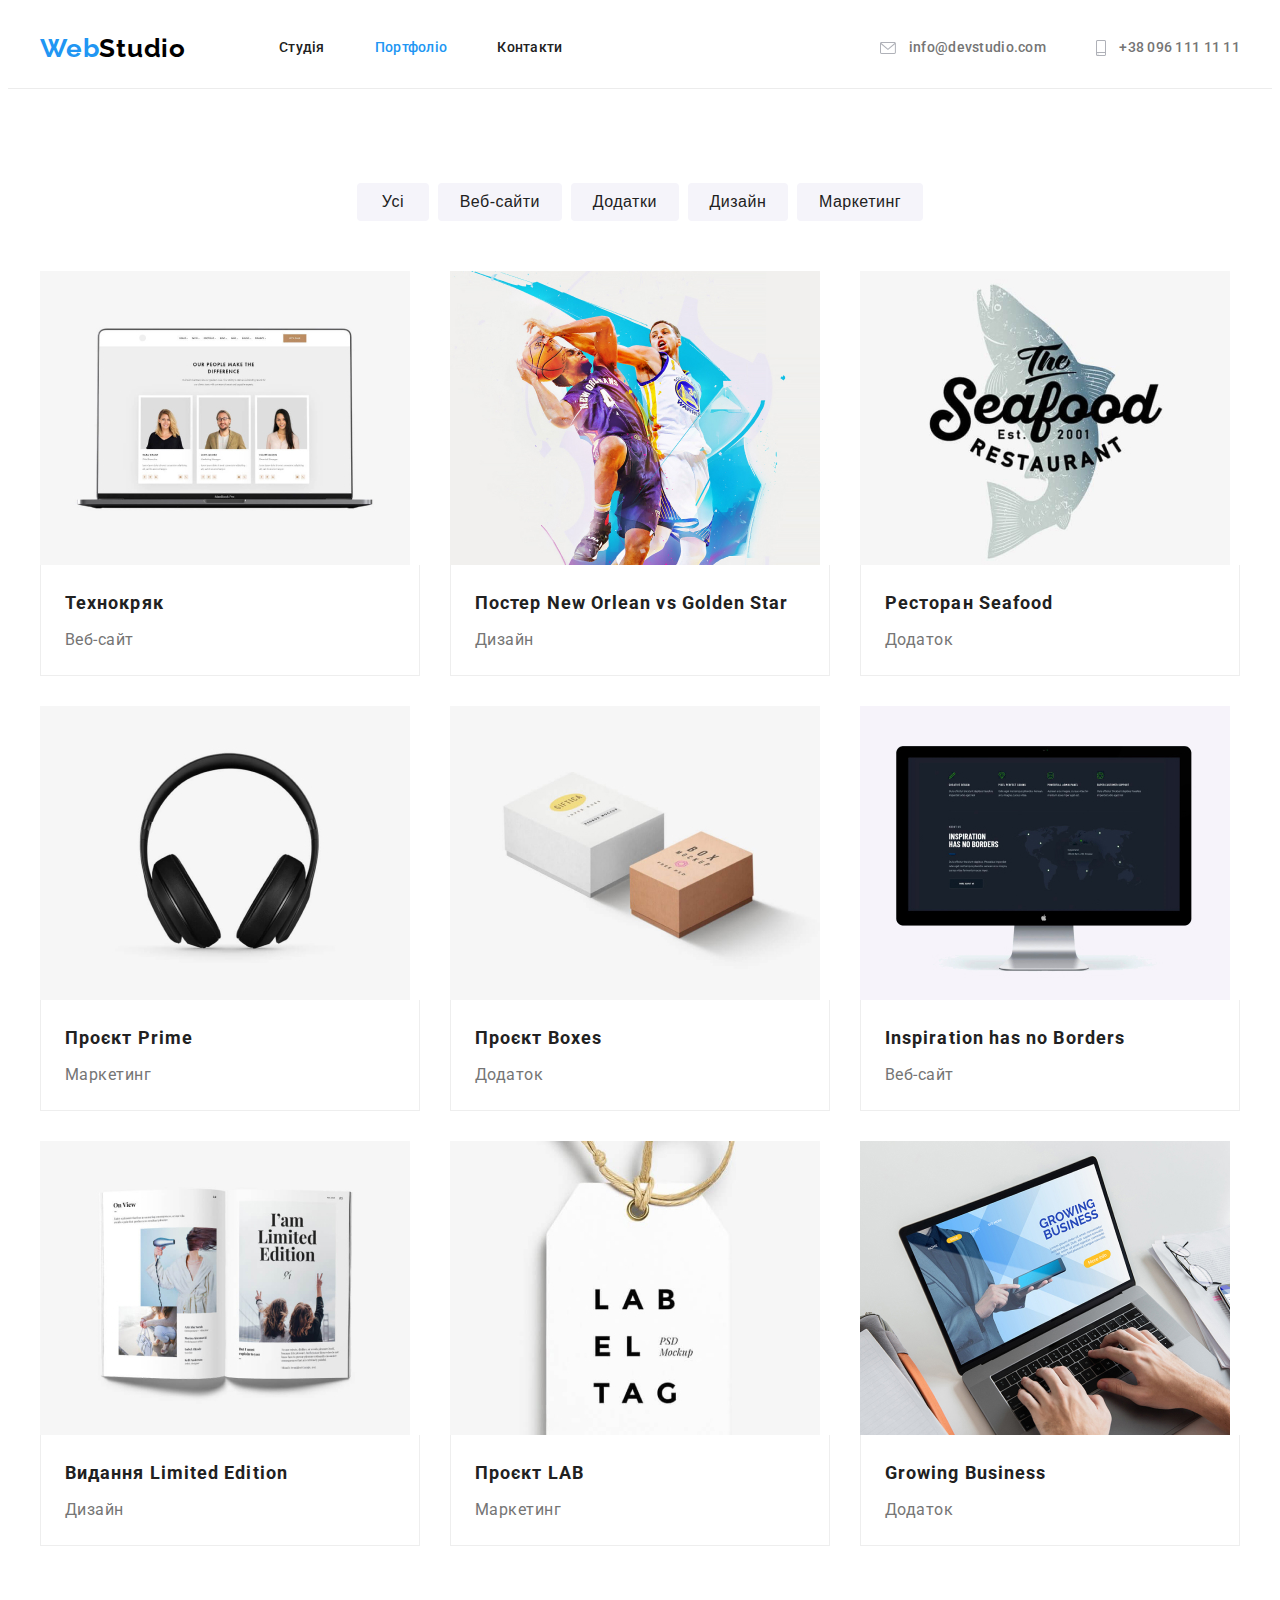
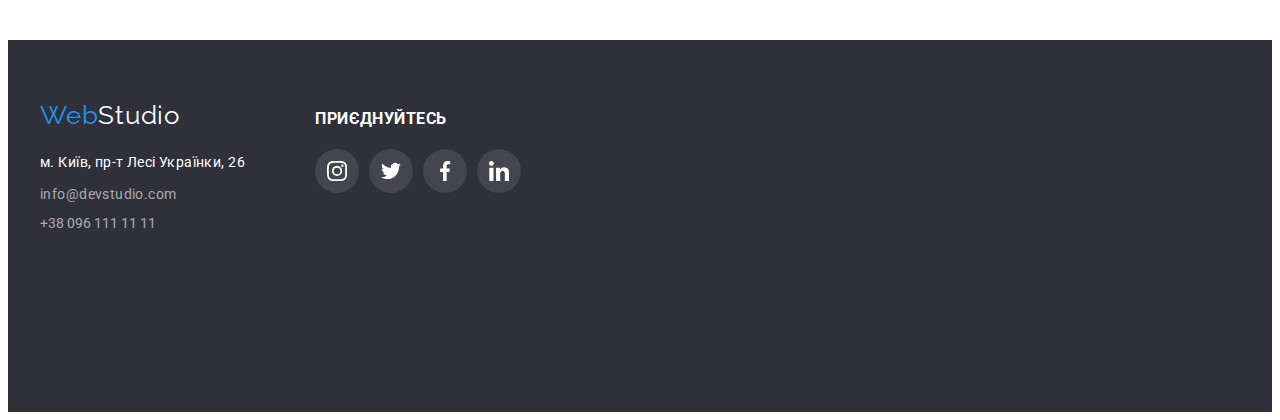
==== portfolio.html @ cb7cc34d "start-hw-5" ====
<!DOCTYPE html>
<html lang="uk">
  <head>
    <meta charset="UTF-8" />
    <meta http-equiv="X-UA-Compatible" content="IE=edge" />
    <meta name="viewport" content="width=device-width, initial-scale=1.0" />
    <title>portfolio</title>
    <link rel="preconnect" href="https://fonts.googleapis.com" />
    <link rel="preconnect" href="https://fonts.gstatic.com" crossorigin />
    <link
      href="https://fonts.googleapis.com/css2?family=Raleway:wght@700&family=Roboto:wght@400;500;700;900&display=swap"
      rel="stylesheet"
    />
    <link
      rel="stylesheet"
      href="https://cdnjs.cloudflare.com/ajax/libs/modern-normalize/1.1.0/modern-normalize.min.css"
      integrity="sha512-wpPYUAdjBVSE4KJnH1VR1HeZfpl1ub8YT/NKx4PuQ5NmX2tKuGu6U/JRp5y+Y8XG2tV+wKQpNHVUX03MfMFn9Q=="
      crossorigin="anonymous"
      referrerpolicy="no-referrer"
    />
    <link rel="stylesheet" href="./css/styles.css" />
  </head>
  <body>
    <header class="header">
      <div class="container header-block">
        <nav class="header-nav">
          <a class="header-logo link" href="index.html">
            <span class="web">Web</span>Studio
          </a>
          <ul class="header-list list">
            <li class="item">
              <a href="./index.html" class="header-link accent link">Студія</a>
            </li>
            <li class="item">
              <a href="./portfolio.html" class="header-link curent accent link"
                >Портфоліо</a
              >
            </li>
            <li class="item">
              <a href="#1" class="header-link accent link">Контакти</a>
            </li>
          </ul>
        </nav>
        <ul class="header-communication list">
          <li class="item">
            <a class="header-mail accent link" href="mailto:info@devstudio.com"
              ><svg class="contacts-icon svg-envelope">
                <use href="./images/main_page/icons.svg#icon-envelope"></use>
              </svg>
              info@devstudio.com</a
            >
          </li>
          <li class="item">
            <a class="header-tel accent link" href="tel:+380961111111"
              ><svg class="contacts-icon svg-phone">
                <use href="./images/main_page/icons.svg#icon-smartphone"></use>
              </svg>
              +38 096 111 11 11</a
            >
          </li>
        </ul>
      </div>
    </header>
    <main>
      <section class="portfolio-carts section">
        <div class="container">
          <h1 class="visually-hidden">Портфоліо</h1>
          <ul class="carts-list list">
            <li class="item">
              <button class="carts-button all" type="button">Усі</button>
            </li>
            <li class="item">
              <button class="carts-button site" type="button">Веб-сайти</button>
            </li>
            <li class="item">
              <button class="carts-button addition" type="button">
                Додатки
              </button>
            </li>
            <li class="item">
              <button class="carts-button designer" type="button">
                Дизайн
              </button>
            </li>
            <li class="item">
              <button class="carts-button marketing" type="button">
                Маркетинг
              </button>
            </li>
          </ul>
          <ul class="parent-list list">
            <li class="item">
              <a
                href="#"
                class="link"
                target="_blank"
                rel="nofollow noreferrer noopener"
              >
                <img
                  class="img-link"
                  src="images/portfolio/laptop.jpg"
                  alt="ноутбук"
                  width="370"
                />
                <div class="container-cards">
                  <h2 class="cards-name">Технокряк</h2>
                  <p class="cards-paragraph">Веб-сайт</p>
                </div>
              </a>
            </li>
            <li class="item">
              <a
                href="#"
                class="link"
                target="_blank"
                rel="nofollow noreferrer noopener"
              >
                <img
                  class="img-link"
                  src="images/portfolio/bascetball.jpg"
                  alt="баскетбол"
                  width="370"
                />
                <div class="container-cards">
                  <h2 class="cards-name">Постер New Orlean vs Golden Star</h2>
                  <p class="cards-paragraph">Дизайн</p>
                </div>
              </a>
            </li>
            <li class="item">
              <a
                href="#"
                class="link"
                target="_blank"
                rel="nofollow noreferrer noopener"
              >
                <img
                  class="img-link"
                  src="images/portfolio/seafood.jpg"
                  alt="риба"
                  width="370"
                />
                <div class="container-cards">
                  <h2 class="cards-name">Ресторан Seafood</h2>
                  <p class="cards-paragraph">Додаток</p>
                </div>
              </a>
            </li>
            <li class="item">
              <a
                href="#"
                class="link"
                target="_blank"
                rel="nofollow noreferrer noopener"
              >
                <img
                  class="img-link"
                  src="images/portfolio/prime.jpg"
                  alt="навушники"
                  width="370"
                />
                <div class="container-cards">
                  <h2 class="cards-name">Проєкт Prime</h2>
                  <p class="cards-paragraph">Маркетинг</p>
                </div>
              </a>
            </li>
            <li class="item">
              <a
                href="#"
                class="link"
                target="_blank"
                rel="nofollow noreferrer noopener"
              >
                <img
                  class="img-link"
                  src="images/portfolio/boxes.jpg"
                  alt="коробки"
                  width="370"
                />
                <div class="container-cards">
                  <h2 class="cards-name">Проєкт Boxes</h2>
                  <p class="cards-paragraph">Додаток</p>
                </div>
              </a>
            </li>
            <li class="item">
              <a
                href="#"
                class="link"
                target="_blank"
                rel="nofollow noreferrer noopener"
              >
                <img
                  class="img-link"
                  src="images/portfolio/borders.jpg"
                  alt="екран"
                  width="370"
                />
                <div class="container-cards">
                  <h2 class="cards-name">Inspiration has no Borders</h2>
                  <p class="cards-paragraph">Веб-сайт</p>
                </div>
              </a>
            </li>
            <li class="item">
              <a
                href="#"
                class="link"
                target="_blank"
                rel="nofollow noreferrer noopener"
              >
                <img
                  class="img-link"
                  src="images/portfolio/poster.jpg"
                  alt="постер"
                  width="370"
                />
                <div class="container-cards">
                  <h2 class="cards-name">Видання Limited Edition</h2>
                  <p class="cards-paragraph">Дизайн</p>
                </div>
              </a>
            </li>
            <li class="item">
              <a
                href="#"
                class="link"
                target="_blank"
                rel="nofollow noreferrer noopener"
              >
                <img
                  class="img-link"
                  src="images/portfolio/lav.jpg"
                  alt="лав"
                  width="370"
                />
                <div class="container-cards">
                  <h2 class="cards-name">Проєкт LAB</h2>
                  <p class="cards-paragraph">Маркетинг</p>
                </div>
              </a>
            </li>
            <li class="item">
              <a
                href="#"
                class="link"
                target="_blank"
                rel="nofollow noreferrer noopener"
              >
                <img
                  class="img-link"
                  src="images/portfolio/busines.jpg"
                  alt=""
                  width="370"
                />
                <div class="container-cards">
                  <h2 class="cards-name">Growing Business</h2>
                  <p class="cards-paragraph">Додаток</p>
                </div>
              </a>
            </li>
          </ul>
        </div>
      </section>
    </main>
    <footer class="footer">
      <div class="container footer-block">
        <div class="ft-container">
          <a class="footer-logo link" href="index.html">
            <span class="web">Web</span>Studio
          </a>
          <address id="1" class="footer-addres">
            <ul class="footer-list list">
              <li class="item">
                <a
                  class="address accent link"
                  target="_blank"
                  rel="nofollow noreferrer noopener"
                  href="https://goo.gl/maps/NmpcZfHMNgNycroPA"
                  >м. Київ, пр-т Лесі Українки, 26</a
                >
              </li>
              <li class="item number">
                <a
                  class="footer-link accent link"
                  href="mailto:info@devstudio.com"
                  >info@devstudio.com</a
                >
              </li>
              <li class="item">
                <a class="footer-link accent link" href="tel:+380961111111"
                  >+38 096 111 11 11</a
                >
              </li>
            </ul>
          </address>
        </div>
        <div class="ft-container">
          <h3 class="social-title-footer">приєднуйтесь</h3>
          <ul class="social-list-ft list">
            <li class="social-item-ft item">
              <a
                href="https://www.instagram.com/"
                class="link"
                target="_blank"
                rel="nofollow noreferrer noopener"
              >
                <svg class="icon-social-footer" width="20px" height="20px">
                  <use href="./images/main_page/icons.svg#icon-instagram"></use>
                </svg>
              </a>
            </li>
            <li class="social-item-ft item">
              <a
                href="https://twitter.com/"
                class="link"
                target="_blank"
                rel="nofollow noreferrer noopener"
              >
                <svg class="icon-social-footer" width="20px" height="20px">
                  <use href="./images/main_page/icons.svg#icon-twitter"></use>
                </svg>
              </a>
            </li>
            <li class="social-item-ft item">
              <a
                href="https://www.facebook.com/"
                class="link"
                target="_blank"
                rel="nofollow noreferrer noopener"
              >
                <svg class="icon-social-footer" width="20px" height="20px">
                  <use href="./images/main_page/icons.svg#icon-facebook"></use>
                </svg>
              </a>
            </li>
            <li class="social-item-ft item">
              <a
                href="https://www.linkedin.com/"
                class="link"
                target="_blank"
                rel="nofollow noreferrer noopener"
              >
                <svg class="icon-social-footer" width="20px" height="20px">
                  <use href="./images/main_page/icons.svg#icon-linkedin"></use>
                </svg>
              </a>
            </li>
          </ul>
        </div>
      </div>
    </footer>
  </body>
</html>
---- css/styles.css ----
:root {
    --bg-header-color: #fff;
    --text-section-footer-color: #fff;
    --bg-color: #F5F5F5;
    --bg-screan-footer-color: #2F303A;
    --focus-color: #2196F3;
    --accent-color: #2196F3;
    --o-nas-color: #757575;
    --title-text-color: #212121;
    --comands-color: #F5F4FA;
    --logo-studia-color: #000;
    --border-cards-color: #EEEEEE;
    --icon-currentColor:#AFB1B8;
    --icon-accent-partners-color:#2196F3;
    --icon-social-accent-color:#fff;

}
/* general styles and other */
body {
    font-family: 'Roboto' , sans-serif ;
    font-size: 14px;
    background-color: var(--bg-header-color);
    fill: var(--icon-currentColor)
}

.list {
list-style-type: none;
margin: 0;
padding: 0;
}

.link {
text-decoration: none;
}

img {
    display: block;
    max-width: 100%;
    height: auto;
}
.accent:hover,
.accent:focus {
    color: var(--focus-color);
    fill: var(--icon-accent-partners-color);
}

.container {
    margin-left: auto;
    margin-right: auto;
    padding-left: 15px;
    padding-right: 15px;
    width: 1200px; 
} 

h1, h2, h3, p {
    margin-top: 0;
    margin-bottom: 0;
}

.section {
    padding-top: 94px;
    padding-bottom: 94px;
}

.section.work {
    padding-top: 0;
}

/* header */

.header-nav {
    display: flex;
    align-items: center;
}

.header-block {
    display: flex;
    align-items: center;
    height: 80px;
}

.header-list {
    display: flex; 
    margin-left: 93px; 
}

.header-list>.item:not(:last-child) {
    margin-right: 50px;
}

.header-communication {
    display: flex;
    margin-left: auto;              
}

/* Альтернативний варіант not(:last-child) */
.header-communication>.item + .item {
    margin-left: 50px;
}

.header {
    background-color: var(--bg-header-color);
    border-bottom: 1px solid #ECECEC;
}

.header-logo {
    color: var(--logo-studia-color);
    font-family: 'Raleway';
    line-height: 1.19;
    font-weight: 700;
    font-size: 26px;
    letter-spacing: 0.03em;
}

.web {
    color: var(--focus-color);
}

.header-link {
    display: block;
    padding-top: 32px;
    padding-bottom: 32px;

    color: var(--title-text-color);
    font-weight: 500;
    line-height: 1.14;
    letter-spacing: 0.02em;
}

.curent {
    color: var(--accent-color)
}

.header-mail,
.header-tel {
    display: block;
    padding-top: 32px;
    padding-bottom: 32px;

    color: var(--o-nas-color);
    line-height: 1.14;
    font-weight: 500;
    letter-spacing: 0.02em;
}
.contacts-icon{
    vertical-align: middle;
    margin-right: 10px;  
}
.svg-phone {
    width: 10px;
    height: 16px;
} 
.svg-envelope {
    width: 16px;
    height: 12px;
}
.header-communication .item {
    position: relative;
}


/* Секція section-hero */

 .hero {
    text-align: center;
    padding-top: 200px;
    padding-bottom: 200px;
    height: 600px;
    max-width: 1600px;
    margin-left: auto;
commands-title    margin-right: auto;
    background-size: cover;
    background-repeat: no-repeat;
    background: var(--bg-screan-footer-color);
    background-image: linear-gradient(rgba(47, 48, 58, 0.4),rgba(47, 48, 58, 0.4)), url(../images/main_page/bg_hero.jpg);
    background-position: center;

}

.hero-title {
    width: 696px;
    margin: 0 auto;
    margin-bottom: 30px;

    color: var(--text-section-footer-color);
    font-weight: 900;
    font-size: 44px;
    line-height: 1.36;
    text-align: center;
    letter-spacing: 0.06em;
    text-transform: uppercase;
}

.hero-button {
    padding: 10px 32px;
    border-radius: 4px;

    font-weight: 700;
    font-size: 16px;
    line-height: 1.87;
    letter-spacing: 0.06em;
    background-color: var(--focus-color);
    border: 0;
    box-shadow: 0px 4px 4px rgba(0, 0, 0, 0.15);
   
    color: var(--bg-header-color);
} 
/* всі заголовки */
.titles {
    margin-bottom: 50px;

    font-weight: 700;
    height: 42px;  
    font-size: 36px;
    line-height: 1.16;
    text-align: center;
    letter-spacing: 0.03em;
    color: var(--title-text-color);
}

.visually-hidden {
    position: absolute;
    white-space: nowrap;
    width: 1px;
    height: 1px;
    overflow: hidden;
    border: 0;
    padding: 0;
    clip: rect(0 0 0 0);
    clip-path: inset(50%);
    margin: -1px;
}
/* секція section-features */

.features-list {
    display: flex;
}
.features-list .item {
    flex-basis: calc((100% - 90px) / 3);
}
.features-list .item::before{
    display: block;
    content: "";
    /* width: 270px; */
    height: 120px;
    background-color: #F5F4FA;
    background-size: 70px;
    background-repeat: no-repeat;
    background-position: center;
    border-radius: 4px;
    margin-bottom: 30px;
}
.icon-antena::before {
        background-image: url(../images/main_page/antenna.svg);
        
}
.icon-clock::before {
        background-image: url(../images/main_page/clock.svg);
}
.icon-diagram::before  {
    background-image: url(../images/main_page/diagram.svg);
}
.icon-astronaut::before {
        background-image: url(../images/main_page/astronaut.svg);
}
.features-list .item:not(:last-child){
    margin-right: 30px;
}

 .features-title {
    margin-bottom: 10px;

     font-weight: 700;
     line-height: 1.14;
     letter-spacing: 0.03em;
     text-transform: uppercase;
     color: var(--title-text-color)
 }

 .features-paragraph {
     line-height: 1.71;
     letter-spacing: 0.03em;
     color: var(--o-nas-color);
 }

.work-list .item{
display: flex;
}
.imgs:not(:last-child) {
    margin-right: 30px;
}

 /* Section-commands */
 .commands {
     background-color: var(--comands-color);
 }
.container-commands-cart {
    padding: 30px 10px;
}
 .commands-name {
    margin-bottom: 10px;
     font-weight: 500;
     font-size: 16px;
     line-height: 1.18;
     text-align: center;
     letter-spacing: 0.03em;
     color: var(--title-text-color)
 }

 .commands-work {
     font-size: 16px;
     line-height: 1.18;
     text-align: center;
     letter-spacing: 0.03em;
     color: var(--o-nas-color);
     margin-bottom: 16px;
}

 .commands-list {
    display: flex;
    justify-content: space-around;
 }
.commands-list .item {
    width: 270px;
    background-color: var(--bg-header-color);
    box-shadow: 0px 1px 3px rgba(0, 0, 0, 0.12), 0px 1px 1px rgba(0, 0, 0, 0.14), 0px 2px 1px rgba(0, 0, 0, 0.2);
    border-radius: 0px 0px 4px 4px;
}
.container-commands-cart .list {
    display: flex;
    justify-content: center;
    gap: 10px;
}

.social-item .link {
    display: flex;
    align-items: center;
    justify-content: center;
    width: 44px;
    height: 44px;
    fill: var(--icon-currentColor);
    border-radius: 50%
}

.social-item .link:hover, 
.social-item .link:focus {
    fill: var(--icon-social-accent-color);
    background-color: var(--focus-color);
    border-radius: 50%
}

.clients-list {
    display: flex;
    justify-content: center;
    gap: 30px;
}

.clients-list .link {
    display: flex;
    align-items: center;
    justify-content: center;
    width:170px;
    height: 92px;
    border: 1px solid #AFB1B8;
    border-radius: 4px;
    fill:var(--icon-currentColor);
}

.clients-list .link:hover, 
.clients-list .link:focus
{
    fill: var(--icon-accent-partners-color);
    border-color: var(--icon-accent-partners-color);
}

 /* footer */
 .footer {
    height: 252px;
    background: var(--bg-screan-footer-color);
    padding-top: 60px;
    padding-bottom: 60px;
 }
.footer-block {
    display: flex;
    align-items: baseline;
}



.ft-container .social-list-ft {
    display: flex;
    justify-content: center;
    gap: 10px;
}

.social-item-ft .link {
    display: flex;
    align-items: center;
    justify-content: center;
    width: 44px;
    height: 44px;
    fill: #fff;
    background-color: rgba(255, 255, 255, 0.1);
    border-radius: 50%;
}

.social-item-ft .link:hover,
.social-item-ft .link:focus {
    fill: var(--icon-social-accent-color);
    background-color: var(--focus-color);
    border-radius: 50%
}

.ft-container{
    margin-right: 70px;
}
.footer-logo {
    font-size: 26px;
    line-height: 1.19;
    letter-spacing: 0.03em;
    font-family: 'Raleway';
    color: var(--text-section-footer-color);
}
.footer-list .item + .item{
    margin-top: 8px;
}

.footer-addres {

margin-top: 20px;
}

.address {
    font-style: normal;
    line-height: 1.71;
    letter-spacing: 0.03em;
    color: var(--bg-header-color);
}

 .number {
     line-height: 1.71;
     letter-spacing: 0.03em;
 }

 .footer-link {
     font-style: normal;
     color: rgba(255, 255, 255, 0.6);
 }

 .social-title-footer {
    line-height: calc(16/14);
    color: var(--text-section-footer-color);
    font-weight: 700;
    letter-spacing: 0.03em;
    text-transform: uppercase;
    margin-bottom: 20px;
}


/* Portfolio */
.carts-list {
    display: flex;
    justify-content: space-around;
    margin-bottom: 50px;

    width: 575px;
    margin-left: auto;
    margin-right: auto;
}

.carts-button {
    padding: 6px 22px;
    background-color: var(--comands-color);
    border-radius: 4px;
    border: none;
    font-weight: 500;
    font-size: 16px;
    line-height: 1.62;
    text-align: center;
    letter-spacing: 0.03em;
    color: var(--title-text-color);
    cursor: pointer;
}

.carts-button.all {
    padding: 6px 25px;
}

.carts-button:hover,
.carts-button:focus {
    background-color: var(--focus-color);
    color: var(--bg-header-color);
    box-shadow: 0px 3px 1px rgba(0, 0, 0, 0.1), 0px 1px 2px rgba(0, 0, 0, 0.08), 0px 2px 2px rgba(0, 0, 0, 0.12);
}

 .parent-list {
    display: flex;
    flex-wrap: wrap;
 } 

 .parent-list > .item {
    
    margin-right: 30px;
    width: calc((100% - 60px)/3);

 }
 .container-cards {
    border: 1px solid var(--border-cards-color);
    border-top: none;
    padding: 20px 24px;
 }
 .parent-list .link {
    display: block;
 }
 .parent-list .link:hover,
 .parent-list .link:focus {
    box-shadow: 0px 1px 1px rgba(0, 0, 0, 0.12), 0px 4px 4px rgba(0, 0, 0, 0.06), 1px 4px 6px rgba(0, 0, 0, 0.16);
 }
 .parent-list>.item:nth-child(n+4) {
    margin-top: 30px;
 }
 .parent-list .item:nth-child(3n){
     margin-right: 0;
 }

 .cards-name {
     margin-bottom: 4px;
     font-weight: 700;
     font-size: 18px;
     line-height: 2.0; 
     letter-spacing: 0.06em;
     color: var(--title-text-color);
 }

 .cards-paragraph {
     font-size: 16px;
     line-height: 1.88;
     letter-spacing: 0.03em;
     color: var(--o-nas-color);
 }
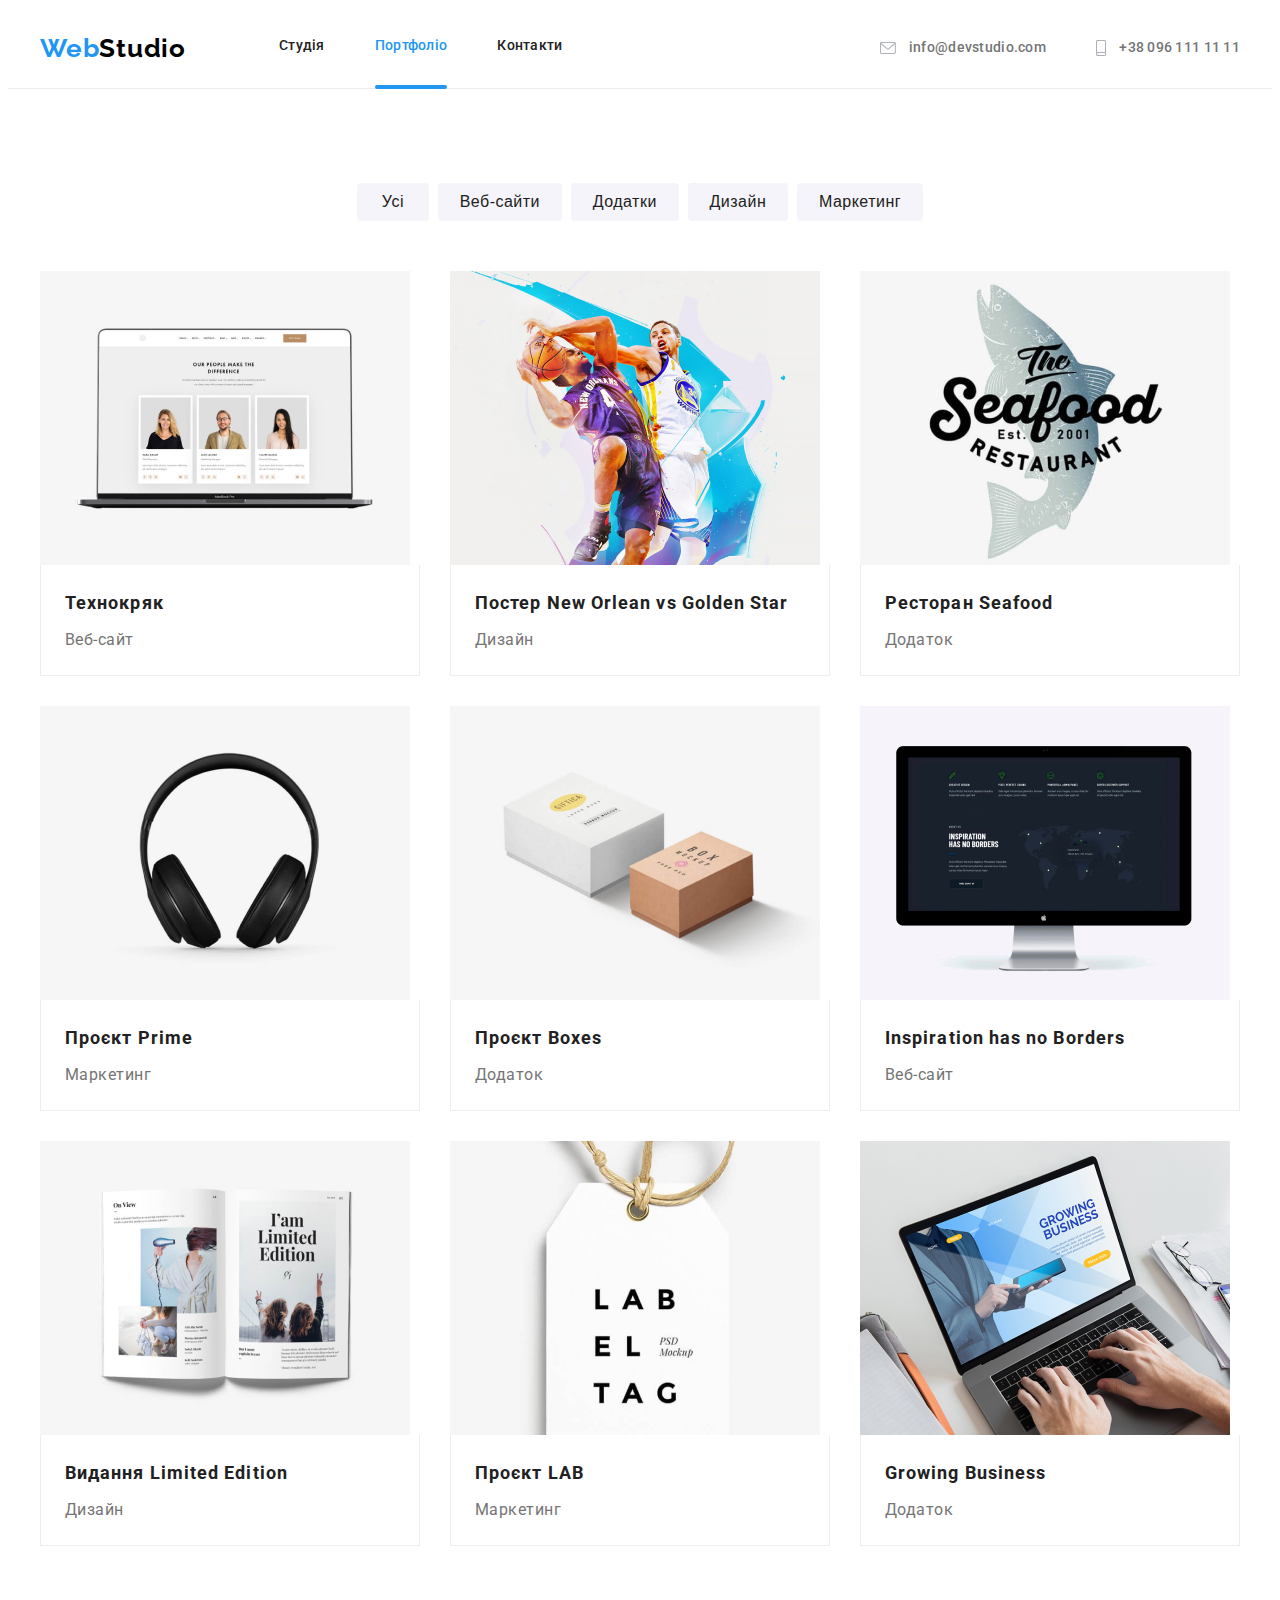
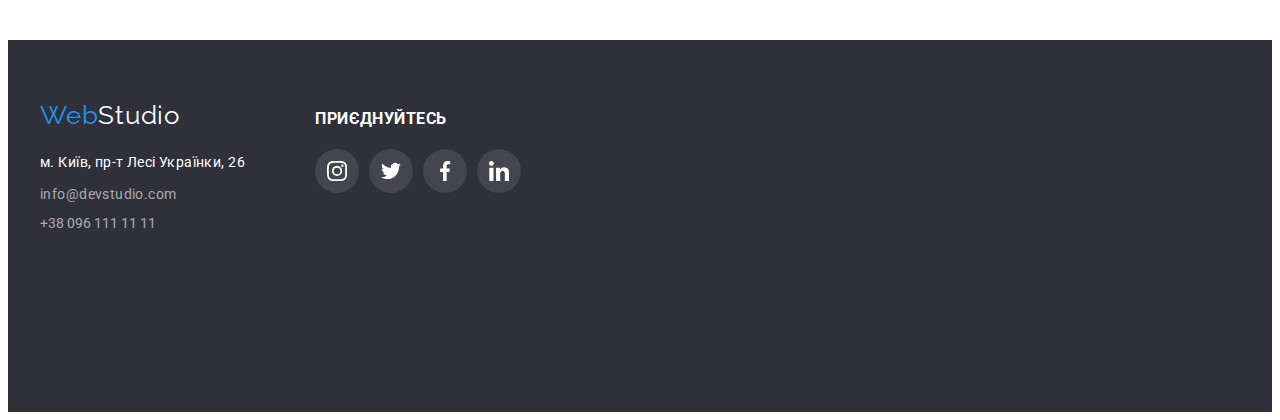
==== commit 6ccd21ba: "add home work five" ====
--- a/portfolio.html
+++ b/portfolio.html
@@ -96,12 +96,19 @@
                 target="_blank"
                 rel="nofollow noreferrer noopener"
               >
-                <img
-                  class="img-link"
-                  src="images/portfolio/laptop.jpg"
-                  alt="ноутбук"
-                  width="370"
-                />
+                <div class="cards-info">
+                  <img
+                    class="img-link"
+                    src="images/portfolio/laptop.jpg"
+                    alt="ноутбук"
+                    width="370"
+                  />
+                  <p class="text-wrap">
+                    Ресурс пропонує комплексні пропозиції з різним рівнем
+                    функціоналу та сервісів. Все це дозволить відвідувачу
+                    отримати вичерпні відомості про компанію чи приватну особу.
+                  </p>
+                </div>
                 <div class="container-cards">
                   <h2 class="cards-name">Технокряк</h2>
                   <p class="cards-paragraph">Веб-сайт</p>
@@ -115,12 +122,19 @@
                 target="_blank"
                 rel="nofollow noreferrer noopener"
               >
-                <img
-                  class="img-link"
-                  src="images/portfolio/bascetball.jpg"
-                  alt="баскетбол"
-                  width="370"
-                />
+                <div class="cards-info">
+                  <img
+                    class="img-link"
+                    src="images/portfolio/bascetball.jpg"
+                    alt="баскетбол"
+                    width="370"
+                  />
+                  <p class="text-wrap">
+                    Ресурс пропонує комплексні пропозиції з різним рівнем
+                    функціоналу та сервісів. Все це дозволить відвідувачу
+                    отримати вичерпні відомості про компанію чи приватну особу.
+                  </p>
+                </div>
                 <div class="container-cards">
                   <h2 class="cards-name">Постер New Orlean vs Golden Star</h2>
                   <p class="cards-paragraph">Дизайн</p>
@@ -134,12 +148,19 @@
                 target="_blank"
                 rel="nofollow noreferrer noopener"
               >
-                <img
-                  class="img-link"
-                  src="images/portfolio/seafood.jpg"
-                  alt="риба"
-                  width="370"
-                />
+                <div class="cards-info">
+                  <img
+                    class="img-link cards-inf"
+                    src="images/portfolio/seafood.jpg"
+                    alt="риба"
+                    width="370"
+                  />
+                  <p class="text-wrap">
+                    Ресурс пропонує комплексні пропозиції з різним рівнем
+                    функціоналу та сервісів. Все це дозволить відвідувачу
+                    отримати вичерпні відомості про компанію чи приватну особу.
+                  </p>
+                </div>
                 <div class="container-cards">
                   <h2 class="cards-name">Ресторан Seafood</h2>
                   <p class="cards-paragraph">Додаток</p>
@@ -153,12 +174,19 @@
                 target="_blank"
                 rel="nofollow noreferrer noopener"
               >
-                <img
-                  class="img-link"
-                  src="images/portfolio/prime.jpg"
-                  alt="навушники"
-                  width="370"
-                />
+                <div class="cards-info">
+                  <img
+                    class="img-link"
+                    src="images/portfolio/prime.jpg"
+                    alt="навушники"
+                    width="370"
+                  />
+                  <p class="text-wrap">
+                    Ресурс пропонує комплексні пропозиції з різним рівнем
+                    функціоналу та сервісів. Все це дозволить відвідувачу
+                    отримати вичерпні відомості про компанію чи приватну особу.
+                  </p>
+                </div>
                 <div class="container-cards">
                   <h2 class="cards-name">Проєкт Prime</h2>
                   <p class="cards-paragraph">Маркетинг</p>
@@ -172,12 +200,19 @@
                 target="_blank"
                 rel="nofollow noreferrer noopener"
               >
-                <img
-                  class="img-link"
-                  src="images/portfolio/boxes.jpg"
-                  alt="коробки"
-                  width="370"
-                />
+                <div class="cards-info">
+                  <img
+                    class="img-link"
+                    src="images/portfolio/boxes.jpg"
+                    alt="коробки"
+                    width="370"
+                  />
+                  <p class="text-wrap">
+                    Ресурс пропонує комплексні пропозиції з різним рівнем
+                    функціоналу та сервісів. Все це дозволить відвідувачу
+                    отримати вичерпні відомості про компанію чи приватну особу.
+                  </p>
+                </div>
                 <div class="container-cards">
                   <h2 class="cards-name">Проєкт Boxes</h2>
                   <p class="cards-paragraph">Додаток</p>
@@ -191,12 +226,19 @@
                 target="_blank"
                 rel="nofollow noreferrer noopener"
               >
-                <img
-                  class="img-link"
-                  src="images/portfolio/borders.jpg"
-                  alt="екран"
-                  width="370"
-                />
+                <div class="cards-info">
+                  <img
+                    class="img-link"
+                    src="images/portfolio/borders.jpg"
+                    alt="екран"
+                    width="370"
+                  />
+                  <p class="text-wrap">
+                    Ресурс пропонує комплексні пропозиції з різним рівнем
+                    функціоналу та сервісів. Все це дозволить відвідувачу
+                    отримати вичерпні відомості про компанію чи приватну особу.
+                  </p>
+                </div>
                 <div class="container-cards">
                   <h2 class="cards-name">Inspiration has no Borders</h2>
                   <p class="cards-paragraph">Веб-сайт</p>
@@ -210,12 +252,19 @@
                 target="_blank"
                 rel="nofollow noreferrer noopener"
               >
-                <img
-                  class="img-link"
-                  src="images/portfolio/poster.jpg"
-                  alt="постер"
-                  width="370"
-                />
+                <div class="cards-info">
+                  <img
+                    class="img-link"
+                    src="images/portfolio/poster.jpg"
+                    alt="постер"
+                    width="370"
+                  />
+                  <p class="text-wrap">
+                    Ресурс пропонує комплексні пропозиції з різним рівнем
+                    функціоналу та сервісів. Все це дозволить відвідувачу
+                    отримати вичерпні відомості про компанію чи приватну особу.
+                  </p>
+                </div>
                 <div class="container-cards">
                   <h2 class="cards-name">Видання Limited Edition</h2>
                   <p class="cards-paragraph">Дизайн</p>
@@ -229,12 +278,19 @@
                 target="_blank"
                 rel="nofollow noreferrer noopener"
               >
-                <img
-                  class="img-link"
-                  src="images/portfolio/lav.jpg"
-                  alt="лав"
-                  width="370"
-                />
+                <div class="cards-info">
+                  <img
+                    class="img-link"
+                    src="images/portfolio/lav.jpg"
+                    alt="лав"
+                    width="370"
+                  />
+                  <p class="text-wrap">
+                    Ресурс пропонує комплексні пропозиції з різним рівнем
+                    функціоналу та сервісів. Все це дозволить відвідувачу
+                    отримати вичерпні відомості про компанію чи приватну особу.
+                  </p>
+                </div>
                 <div class="container-cards">
                   <h2 class="cards-name">Проєкт LAB</h2>
                   <p class="cards-paragraph">Маркетинг</p>
@@ -248,12 +304,19 @@
                 target="_blank"
                 rel="nofollow noreferrer noopener"
               >
-                <img
-                  class="img-link"
-                  src="images/portfolio/busines.jpg"
-                  alt=""
-                  width="370"
-                />
+                <div class="cards-info">
+                  <img
+                    class="img-link"
+                    src="images/portfolio/busines.jpg"
+                    alt=""
+                    width="370"
+                  />
+                  <p class="text-wrap">
+                    Ресурс пропонує комплексні пропозиції з різним рівнем
+                    функціоналу та сервісів. Все це дозволить відвідувачу
+                    отримати вичерпні відомості про компанію чи приватну особу.
+                  </p>
+                </div>
                 <div class="container-cards">
                   <h2 class="cards-name">Growing Business</h2>
                   <p class="cards-paragraph">Додаток</p>
@@ -351,5 +414,6 @@
         </div>
       </div>
     </footer>
+    <script src="./js/modal.js"></script>
   </body>
 </html>
--- a/css/styles.css
+++ b/css/styles.css
@@ -42,6 +42,8 @@
 .accent:focus {
     color: var(--focus-color);
     fill: var(--icon-accent-partners-color);
+    transition: color 250ms cubic-bezier(0.4, 0, 0.2, 1), fill 250ms cubic-bezier(0.4, 0, 0.2, 1);
+
 }
 
 .container {
@@ -130,6 +132,18 @@
 .curent {
     color: var(--accent-color)
 }
+.curent::after {
+    content: "";
+    display: block;
+    opacity: 1;
+    height: 4px;
+    position: relative;
+    border-radius: 2px;
+    top: 31px;
+    background-color: var(--accent-color);
+  
+}
+
 
 .header-mail,
 .header-tel {
@@ -168,7 +182,7 @@
     height: 600px;
     max-width: 1600px;
     margin-left: auto;
-commands-title    margin-right: auto;
+    margin-right: auto;
     background-size: cover;
     background-repeat: no-repeat;
     background: var(--bg-screan-footer-color);
@@ -289,6 +303,24 @@
 .imgs:not(:last-child) {
     margin-right: 30px;
 }
+.imgs {
+    position: relative;
+}
+.work-list .text-wrap {
+position: absolute;
+padding: 27px;
+bottom: 0px;
+width: 100%;
+
+background: rgba(47, 48, 58, 0.8);
+font-weight: 700;
+font-size: 14px;
+line-height: 16px;
+text-align: center;
+letter-spacing: 0.03em;
+text-transform: uppercase;
+color: var(--text-section-footer-color);
+}
 
  /* Section-commands */
  .commands {
@@ -339,14 +371,16 @@
     width: 44px;
     height: 44px;
     fill: var(--icon-currentColor);
-    border-radius: 50%
+    border-radius: 50%;
+    outline: none;
 }
 
 .social-item .link:hover, 
 .social-item .link:focus {
     fill: var(--icon-social-accent-color);
     background-color: var(--focus-color);
-    border-radius: 50%
+    border-radius: 50%;
+    transition: fill 250ms cubic-bezier(0.4, 0, 0.2, 1), background-color 250ms cubic-bezier(0.4, 0, 0.2, 1), border-radius 250ms cubic-bezier(0.4, 0, 0.2, 1);
 }
 
 .clients-list {
@@ -364,6 +398,7 @@
     border: 1px solid #AFB1B8;
     border-radius: 4px;
     fill:var(--icon-currentColor);
+    outline: none;
 }
 
 .clients-list .link:hover, 
@@ -371,6 +406,7 @@
 {
     fill: var(--icon-accent-partners-color);
     border-color: var(--icon-accent-partners-color);
+    transition: fill 250ms cubic-bezier(0.4, 0, 0.2, 1), border-color 250ms cubic-bezier(0.4, 0, 0.2, 1);
 }
 
  /* footer */
@@ -402,13 +438,15 @@
     fill: #fff;
     background-color: rgba(255, 255, 255, 0.1);
     border-radius: 50%;
+    outline: none;
 }
 
 .social-item-ft .link:hover,
 .social-item-ft .link:focus {
     fill: var(--icon-social-accent-color);
     background-color: var(--focus-color);
-    border-radius: 50%
+    border-radius: 50%;
+    transition: fill 250ms cubic-bezier(0.4, 0, 0.2, 1), background-color 250ms cubic-bezier(0.4, 0, 0.2, 1), border-radius 250ms cubic-bezier(0.4, 0, 0.2, 1);
 }
 
 .ft-container{
@@ -480,6 +518,7 @@
     letter-spacing: 0.03em;
     color: var(--title-text-color);
     cursor: pointer;
+    outline: none;
 }
 
 .carts-button.all {
@@ -491,6 +530,7 @@
     background-color: var(--focus-color);
     color: var(--bg-header-color);
     box-shadow: 0px 3px 1px rgba(0, 0, 0, 0.1), 0px 1px 2px rgba(0, 0, 0, 0.08), 0px 2px 2px rgba(0, 0, 0, 0.12);
+    transition: box-shadow 250ms cubic-bezier(0.4, 0, 0.2, 1), background-color 250ms cubic-bezier(0.4, 0, 0.2, 1), color 250ms cubic-bezier(0.4, 0, 0.2, 1);
 }
 
  .parent-list {
@@ -509,19 +549,54 @@
     border-top: none;
     padding: 20px 24px;
  }
+ 
  .parent-list .link {
     display: block;
+    outline: none;
+ 
  }
  .parent-list .link:hover,
  .parent-list .link:focus {
     box-shadow: 0px 1px 1px rgba(0, 0, 0, 0.12), 0px 4px 4px rgba(0, 0, 0, 0.06), 1px 4px 6px rgba(0, 0, 0, 0.16);
- }
+    transition: box-shadow 250ms cubic-bezier(0.4, 0, 0.2, 1);
+}
  .parent-list>.item:nth-child(n+4) {
     margin-top: 30px;
  }
  .parent-list .item:nth-child(3n){
      margin-right: 0;
  }
+
+
+.parent-list .cards-info {
+position: relative;
+overflow: hidden;
+}
+.parent-list .text-wrap {
+    position: absolute;
+    bottom: 0;
+    left: 0;
+    width: 100%;
+    height: 100%;
+    background: rgba(33, 150, 243, 0.9);
+    color: var(--icon-social-accent-color);
+    padding: 64px 24px;
+    
+    font-size: 18px;
+    line-height: calc(28/18);
+    letter-spacing: 0.03em;
+    
+    transform: translateY(100%);
+    transition: transform 250ms cubic-bezier(0.4, 0, 0.2, 1);
+    
+}
+
+.parent-list .item:hover .text-wrap, 
+.parent-list .link:focus .text-wrap
+{
+   
+transform: translateY(0%);
+}
 
  .cards-name {
      margin-bottom: 4px;
@@ -537,4 +612,57 @@
      line-height: 1.88;
      letter-spacing: 0.03em;
      color: var(--o-nas-color);
- }+ }
+
+ /* модульне вікно */
+
+ .backdrop {
+    position: fixed;
+    top: 0;
+    right: 0;
+    bottom: 0;
+    left: 0;
+    background: rgba(0, 0, 0, 0.2);
+    z-index: 1;
+ }
+
+.backdrop.is-hidden {
+        visibility: hidden;
+        opacity: 0;
+        pointer-events: none;
+    }
+ .modal {
+    position: absolute;
+ 
+    box-sizing: border-box;
+    width: 528px;
+    height: 581px;
+    margin: auto;
+    background-color: #fff;
+    left: 0;
+    top: 20px;
+    right: 0;
+    bottom: 0;
+
+    box-shadow: 0px 1px 3px rgba(0, 0, 0, 0.12), 0px 1px 1px rgba(0, 0, 0, 0.14), 0px 2px 1px rgba(0, 0, 0, 0.2);
+    border-radius: 4px;
+ }
+
+ .button-box {
+    position: absolute;
+   display: flex;
+   align-items: center;
+   justify-content: center;
+    width: 30px;
+    height: 30px;
+    top: 8px;
+    right: 0;
+    bottom: 0;
+    left: 490px;
+    border-radius: 50%;
+    border: 1px solid rgba(0, 0, 0, 0.1);
+    background-color: #fff;
+    fill: var(--logo-studia-color);
+ }
+
+ 
